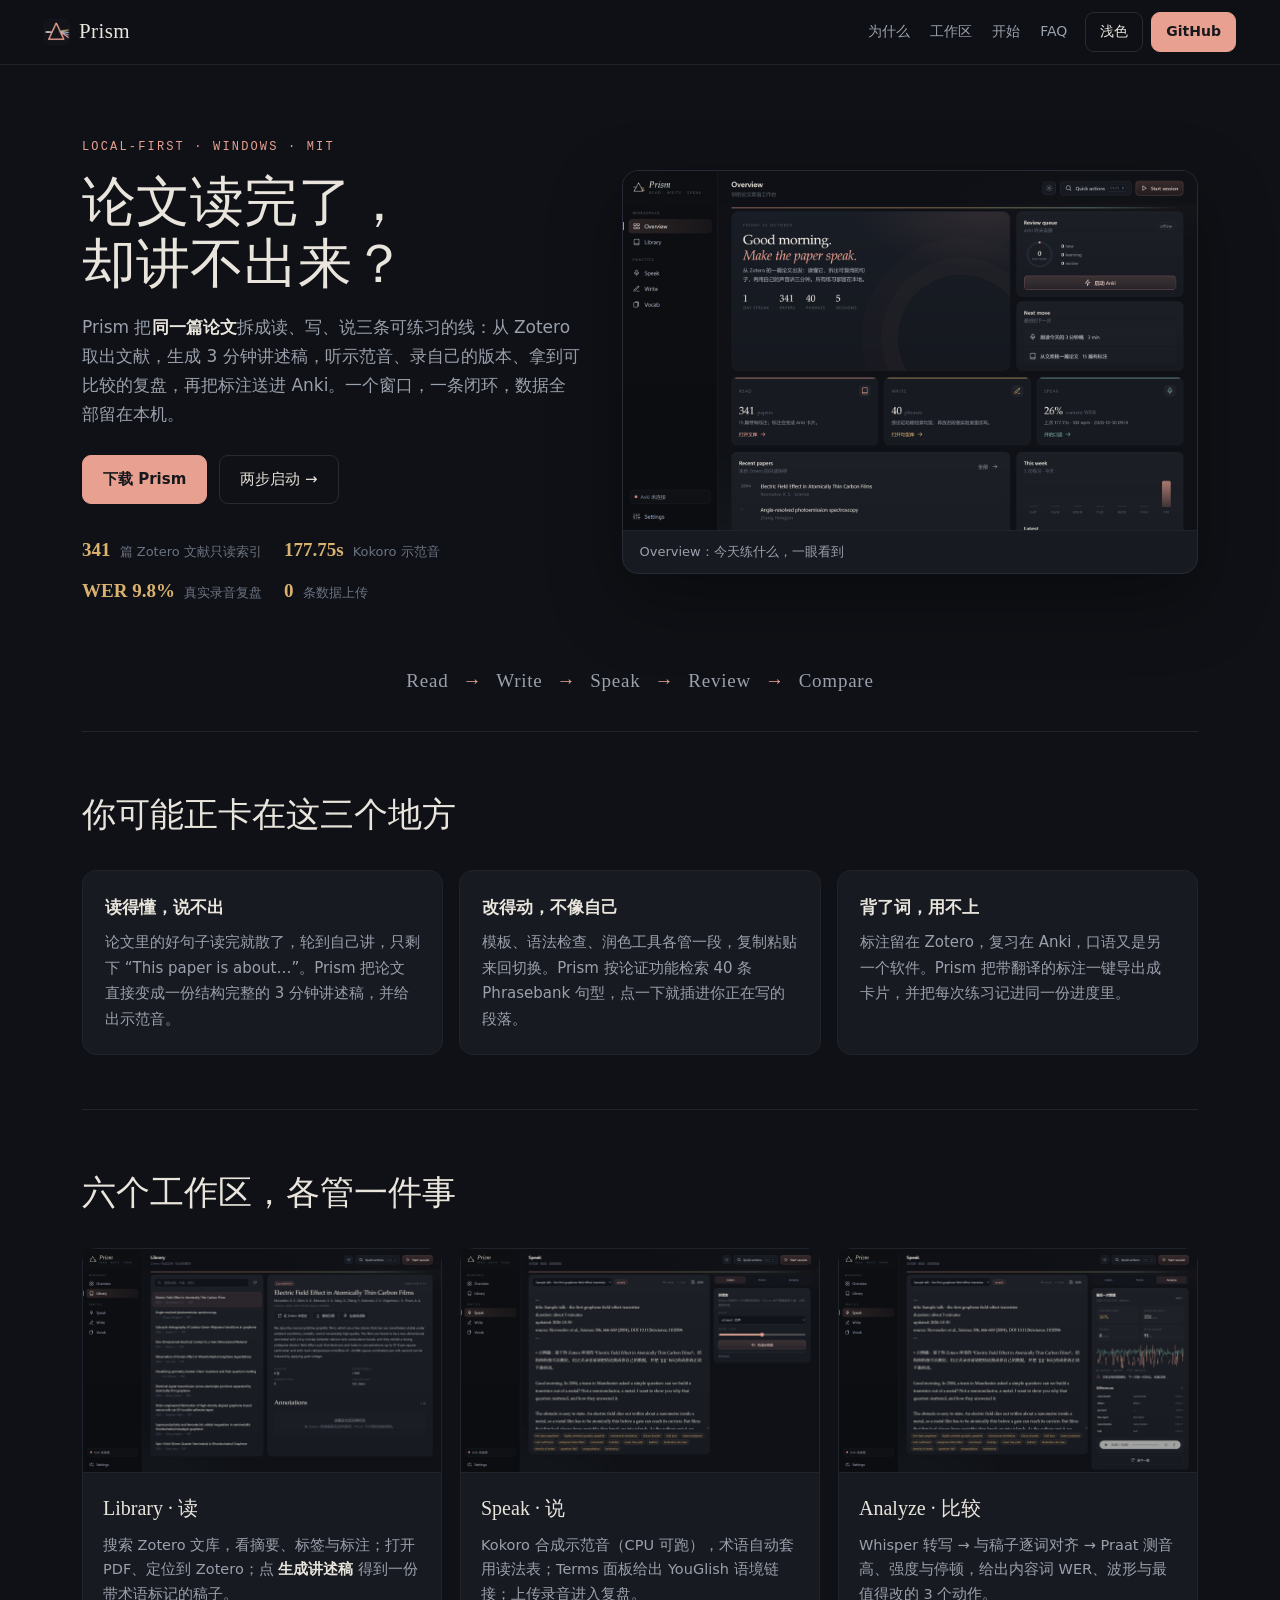
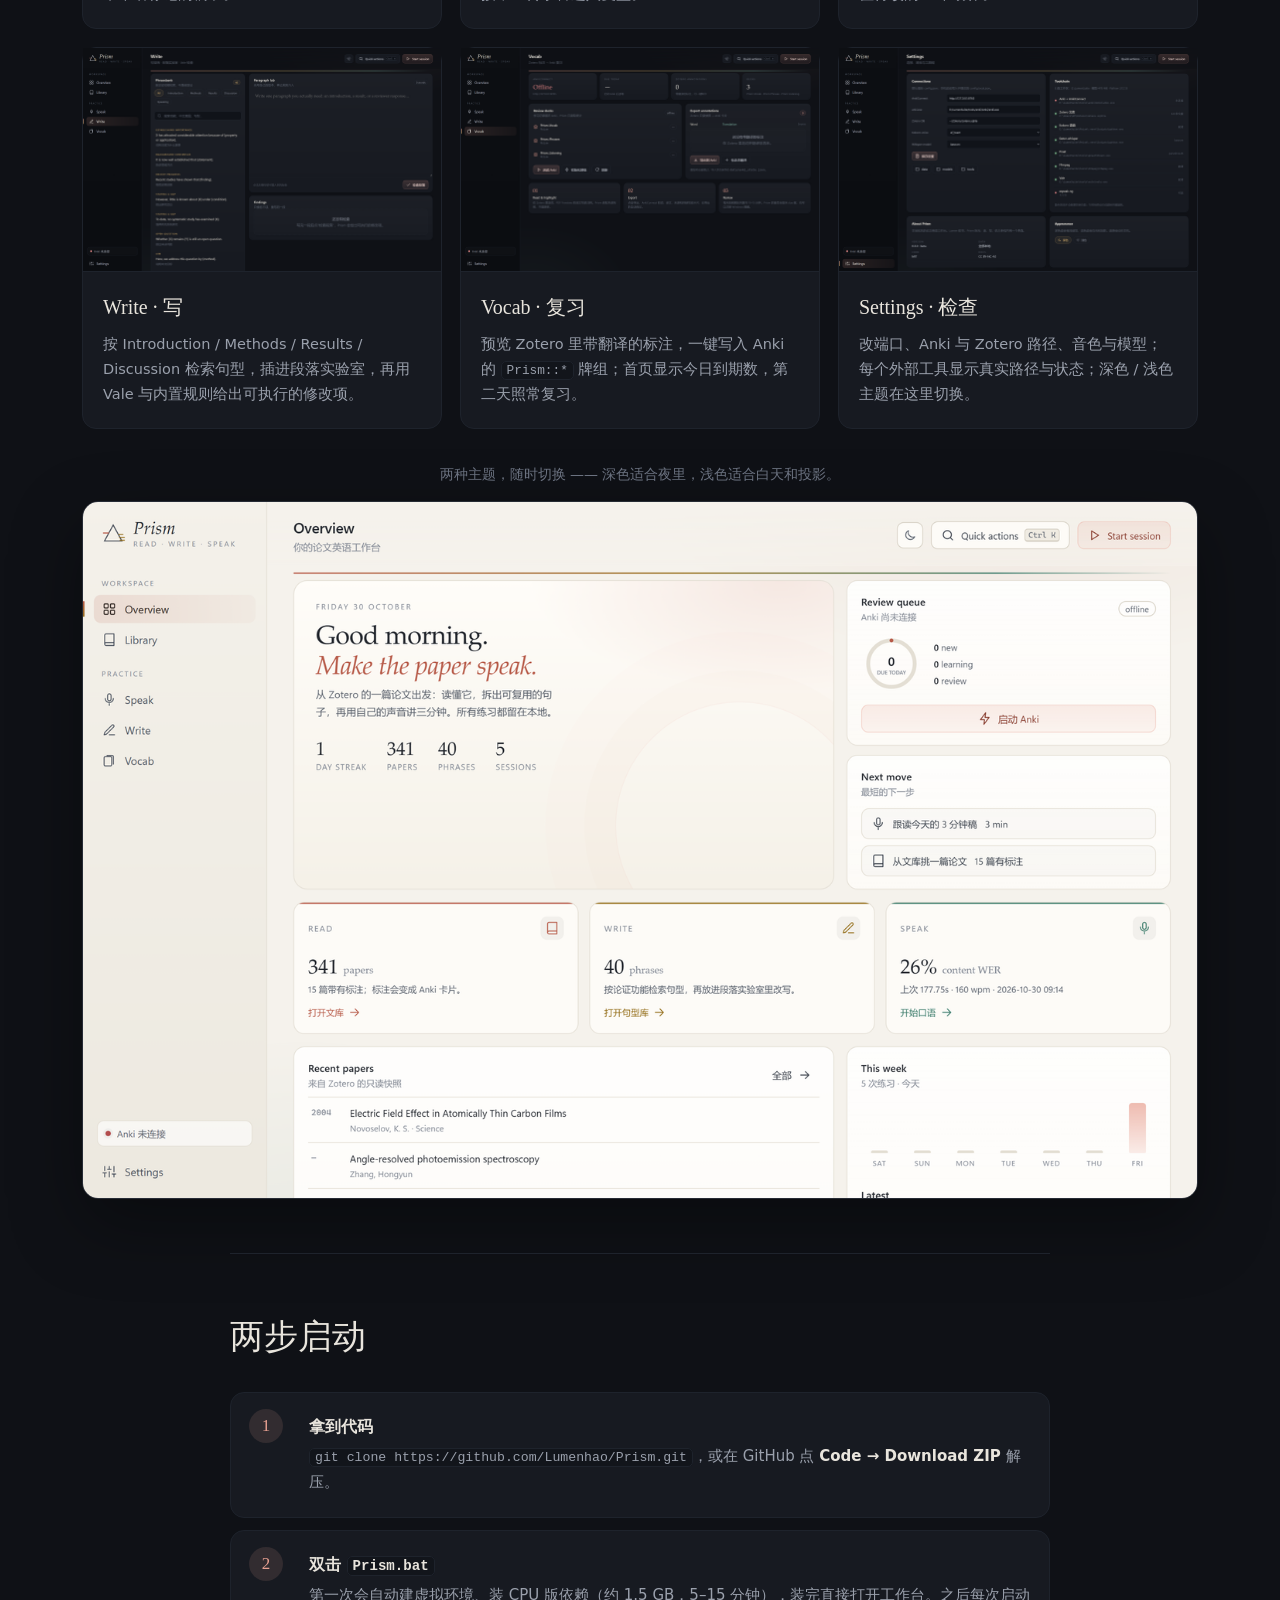
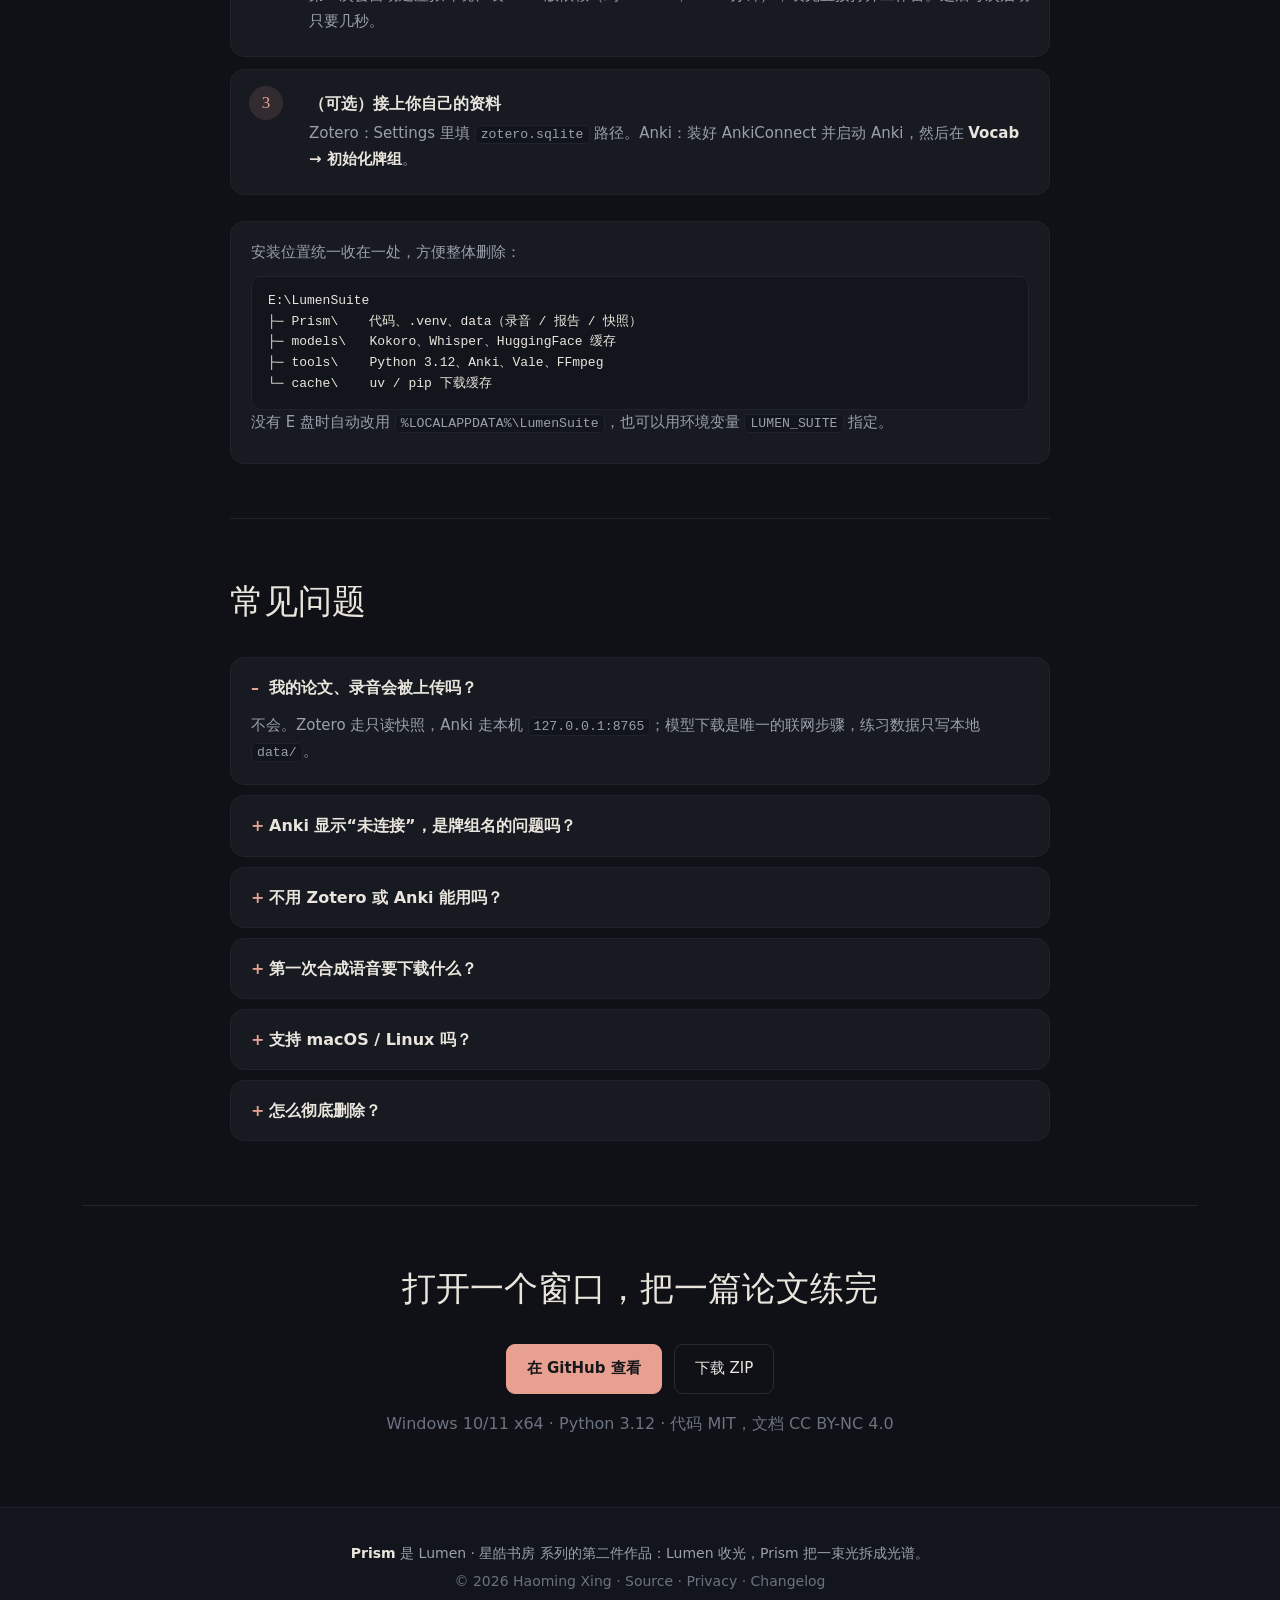
==== site/index.html @ 6850505e "feat: polish Prism into a shippable 0.3.0 workbench Make the window feel like a product rather than " ====
<!DOCTYPE html>
<html lang="zh-CN" data-theme="dark">
<head>
<meta charset="utf-8">
<meta name="viewport" content="width=device-width, initial-scale=1">
<title>Prism — 把一篇论文拆成读、写、说</title>
<meta name="description" content="Prism 是本地优先的学术英语工作台：从 Zotero 挑一篇论文，生成 3 分钟讲述稿、Kokoro 示范音、录音复盘、Phrasebank 改写与 Anki 复习。数据全在你自己机器上。">
<meta property="og:type" content="website">
<meta property="og:title" content="Prism — 把一篇论文拆成读、写、说">
<meta property="og:description" content="本地优先的学术英语工作台：读、写、说、复习在同一个窗口里闭环。">
<meta property="og:image" content="assets/overview.png">
<meta property="og:url" content="https://lumenhao.github.io/Prism/">
<meta name="theme-color" content="#0f1116">
<link rel="icon" href="assets/prism-64.png">
<link rel="stylesheet" href="styles.css">
</head>
<body>
<header class="nav">
  <a class="brand" href="#top"><img src="assets/prism-64.png" alt="" width="26" height="26"><span>Prism</span></a>
  <nav class="links">
    <a href="#why">为什么</a>
    <a href="#tour">工作区</a>
    <a href="#start">开始</a>
    <a href="#faq">FAQ</a>
  </nav>
  <div class="nav-actions">
    <button id="theme" class="ghost" aria-label="切换深浅色">浅色</button>
    <a class="solid" href="https://github.com/Lumenhao/Prism">GitHub</a>
  </div>
</header>

<main id="top">
  <section class="hero">
    <div class="hero-copy">
      <p class="eyebrow">local-first · windows · MIT</p>
      <h1>论文读完了，<br>却讲不出来？</h1>
      <p class="lede">Prism 把<strong>同一篇论文</strong>拆成读、写、说三条可练习的线：从 Zotero 取出文献，生成 3 分钟讲述稿，听示范音、录自己的版本、拿到可比较的复盘，再把标注送进 Anki。一个窗口，一条闭环，数据全部留在本机。</p>
      <div class="cta">
        <a class="solid big" href="https://github.com/Lumenhao/Prism/archive/refs/heads/main.zip">下载 Prism</a>
        <a class="ghost big" href="#start">两步启动 →</a>
      </div>
      <ul class="proof">
        <li><b>341</b> 篇 Zotero 文献只读索引</li>
        <li><b>177.75s</b> Kokoro 示范音</li>
        <li><b>WER 9.8%</b> 真实录音复盘</li>
        <li><b>0</b> 条数据上传</li>
      </ul>
    </div>
    <figure class="hero-shot">
      <img src="assets/overview.png" alt="Prism 工作台 Overview 界面" width="1440" height="900">
      <figcaption>Overview：今天练什么，一眼看到</figcaption>
    </figure>
  </section>

  <section class="strip">
    <span>Read</span><i>→</i><span>Write</span><i>→</i><span>Speak</span><i>→</i><span>Review</span><i>→</i><span>Compare</span>
  </section>

  <section id="why" class="block">
    <h2>你可能正卡在这三个地方</h2>
    <div class="cards three">
      <article>
        <h3>读得懂，说不出</h3>
        <p>论文里的好句子读完就散了，轮到自己讲，只剩下 “This paper is about…”。Prism 把论文直接变成一份结构完整的 3 分钟讲述稿，并给出示范音。</p>
      </article>
      <article>
        <h3>改得动，不像自己</h3>
        <p>模板、语法检查、润色工具各管一段，复制粘贴来回切换。Prism 按论证功能检索 40 条 Phrasebank 句型，点一下就插进你正在写的段落。</p>
      </article>
      <article>
        <h3>背了词，用不上</h3>
        <p>标注留在 Zotero，复习在 Anki，口语又是另一个软件。Prism 把带翻译的标注一键导出成卡片，并把每次练习记进同一份进度里。</p>
      </article>
    </div>
  </section>

  <section id="tour" class="block">
    <h2>六个工作区，各管一件事</h2>
    <div class="tour">
      <article class="shot-card">
        <img src="assets/library.png" alt="Library 工作区" loading="lazy">
        <div><h3>Library · 读</h3><p>搜索 Zotero 文库，看摘要、标签与标注；打开 PDF、定位到 Zotero；点 <b>生成讲述稿</b> 得到一份带术语标记的稿子。</p></div>
      </article>
      <article class="shot-card">
        <img src="assets/speak.png" alt="Speak 工作区" loading="lazy">
        <div><h3>Speak · 说</h3><p>Kokoro 合成示范音（CPU 可跑），术语自动套用读法表；Terms 面板给出 YouGlish 语境链接；上传录音进入复盘。</p></div>
      </article>
      <article class="shot-card">
        <img src="assets/report.png" alt="录音复盘报告" loading="lazy">
        <div><h3>Analyze · 比较</h3><p>Whisper 转写 → 与稿子逐词对齐 → Praat 测音高、强度与停顿，给出内容词 WER、波形与最值得改的 3 个动作。</p></div>
      </article>
      <article class="shot-card">
        <img src="assets/write.png" alt="Write 工作区" loading="lazy">
        <div><h3>Write · 写</h3><p>按 Introduction / Methods / Results / Discussion 检索句型，插进段落实验室，再用 Vale 与内置规则给出可执行的修改项。</p></div>
      </article>
      <article class="shot-card">
        <img src="assets/vocab.png" alt="Vocab 工作区" loading="lazy">
        <div><h3>Vocab · 复习</h3><p>预览 Zotero 里带翻译的标注，一键写入 Anki 的 <code>Prism::*</code> 牌组；首页显示今日到期数，第二天照常复习。</p></div>
      </article>
      <article class="shot-card">
        <img src="assets/settings.png" alt="Settings 工作区" loading="lazy">
        <div><h3>Settings · 检查</h3><p>改端口、Anki 与 Zotero 路径、音色与模型；每个外部工具显示真实路径与状态；深色 / 浅色主题在这里切换。</p></div>
      </article>
    </div>
    <p class="theme-note">两种主题，随时切换 —— 深色适合夜里，浅色适合白天和投影。</p>
    <figure class="hero-shot alt">
      <img src="assets/overview-light.png" alt="Prism 浅色主题" loading="lazy" width="1440" height="900">
    </figure>
  </section>

  <section id="start" class="block narrow">
    <h2>两步启动</h2>
    <ol class="steps">
      <li><span>1</span><div><h3>拿到代码</h3><p><code>git clone https://github.com/Lumenhao/Prism.git</code>，或在 GitHub 点 <b>Code → Download ZIP</b> 解压。</p></div></li>
      <li><span>2</span><div><h3>双击 <code>Prism.bat</code></h3><p>第一次会自动建虚拟环境、装 CPU 版依赖（约 1.5 GB，5–15 分钟），装完直接打开工作台。之后每次启动只要几秒。</p></div></li>
      <li><span>3</span><div><h3>（可选）接上你自己的资料</h3><p>Zotero：Settings 里填 <code>zotero.sqlite</code> 路径。Anki：装好 <a href="https://ankiweb.net/shared/info/2055492159">AnkiConnect</a> 并启动 Anki，然后在 <b>Vocab → 初始化牌组</b>。</p></div></li>
    </ol>
    <div class="install">
      <p>安装位置统一收在一处，方便整体删除：</p>
      <pre>E:\LumenSuite
├─ Prism\    代码、.venv、data（录音 / 报告 / 快照）
├─ models\   Kokoro、Whisper、HuggingFace 缓存
├─ tools\    Python 3.12、Anki、Vale、FFmpeg
└─ cache\    uv / pip 下载缓存</pre>
      <p class="muted">没有 E 盘时自动改用 <code>%LOCALAPPDATA%\LumenSuite</code>，也可以用环境变量 <code>LUMEN_SUITE</code> 指定。</p>
    </div>
  </section>

  <section id="faq" class="block narrow">
    <h2>常见问题</h2>
    <details open><summary>我的论文、录音会被上传吗？</summary><p>不会。Zotero 走只读快照，Anki 走本机 <code>127.0.0.1:8765</code>；模型下载是唯一的联网步骤，练习数据只写本地 <code>data/</code>。</p></details>
    <details><summary>Anki 显示“未连接”，是牌组名的问题吗？</summary><p>不是。连接只取决于三件事：Anki 正在运行、AnkiConnect 已安装并启用、端口是 8765。牌组统一叫 <code>Prism::Vocab</code> / <code>Prism::Phrases</code> / <code>Prism::Listening</code>；旧的 <code>PaperToTalk::*</code> 牌组会在初始化时自动迁移卡片。</p></details>
    <details><summary>不用 Zotero 或 Anki 能用吗？</summary><p>可以。Speak 与 Write 不依赖它们；Library 需要 Zotero 数据库，Vocab 需要 Anki。缺哪个，对应页面会给提示，其余功能照常。</p></details>
    <details><summary>第一次合成语音要下载什么？</summary><p>Kokoro 约 330 MB、Whisper <code>base.en</code> 约 150 MB，默认走 <code>hf-mirror.com</code>，落在 <code>E:\LumenSuite\models</code>，之后离线可用。</p></details>
    <details><summary>支持 macOS / Linux 吗？</summary><p>后端是 FastAPI + 静态前端，理论上可跑；目前只在 Windows 上验证过启动脚本与桌面窗口。其他系统可手动安装依赖后运行 <code>python -m uvicorn app.server:APP --port 7317</code>。</p></details>
    <details><summary>怎么彻底删除？</summary><p>删掉仓库目录，再删 <code>E:\LumenSuite</code>（或你设置的 <code>LUMEN_SUITE</code>）。Anki 里导出的卡片在 Anki 内删除。</p></details>
  </section>

  <section class="block cta-final">
    <h2>打开一个窗口，把一篇论文练完</h2>
    <div class="cta">
      <a class="solid big" href="https://github.com/Lumenhao/Prism">在 GitHub 查看</a>
      <a class="ghost big" href="https://github.com/Lumenhao/Prism/archive/refs/heads/main.zip">下载 ZIP</a>
    </div>
    <p class="muted">Windows 10/11 x64 · Python 3.12 · 代码 MIT，文档 CC BY-NC 4.0</p>
  </section>
</main>

<footer>
  <p><b>Prism</b> 是 <a href="https://github.com/Lumenhao/Lumen">Lumen · 星皓书房</a> 系列的第二件作品：Lumen 收光，Prism 把一束光拆成光谱。</p>
  <p class="muted">© 2026 Haoming Xing · <a href="https://github.com/Lumenhao/Prism">Source</a> · <a href="https://github.com/Lumenhao/Prism/blob/main/PRIVACY.md">Privacy</a> · <a href="https://github.com/Lumenhao/Prism/blob/main/CHANGELOG.md">Changelog</a></p>
</footer>

<script src="script.js"></script>
</body>
</html>
---- site/styles.css ----
:root {
  --bg: #0f1116;
  --bg-soft: #12151b;
  --panel: #171a21;
  --line: #262b35;
  --line-soft: #1e232c;
  --text: #e9e5dd;
  --muted: #9aa0ac;
  --faint: #6b7280;
  --coral: #e8a091;
  --amber: #d9b26f;
  --teal: #83b7a8;
  --violet: #a79bd8;
  --serif: "Iowan Old Style", "Palatino Linotype", Georgia, "Times New Roman", serif;
  --sans: "Segoe UI Variable Text", "Segoe UI", "Noto Sans", system-ui, sans-serif;
  --mono: "Cascadia Code", "JetBrains Mono", Consolas, monospace;
  color-scheme: dark;
}

:root[data-theme="light"] {
  --bg: #f5f2ec;
  --bg-soft: #efeae1;
  --panel: #fdfbf7;
  --line: #ddd6c8;
  --line-soft: #e6e0d4;
  --text: #22262d;
  --muted: #5d6470;
  --faint: #8b929d;
  --coral: #b85c4a;
  --amber: #9a7430;
  --teal: #43796b;
  --violet: #6b5f9c;
  color-scheme: light;
}

* { box-sizing: border-box; }

body {
  margin: 0;
  font-family: var(--sans);
  font-size: 16px;
  line-height: 1.7;
  color: var(--text);
  background:
    radial-gradient(1100px 600px at 82% -8%, rgba(232, 160, 145, .10), transparent 62%),
    radial-gradient(900px 600px at 12% 108%, rgba(131, 183, 168, .07), transparent 62%),
    var(--bg);
  -webkit-font-smoothing: antialiased;
}

a { color: inherit; text-decoration: none; }
a:hover { color: var(--coral); }
b, strong { color: var(--text); }
code { font-family: var(--mono); font-size: .88em; background: var(--bg-soft); border: 1px solid var(--line-soft); border-radius: 5px; padding: 1px 5px; }
img { max-width: 100%; display: block; }
::selection { background: rgba(232, 160, 145, .3); }

.nav {
  position: sticky; top: 0; z-index: 20;
  display: flex; align-items: center; gap: 18px;
  padding: 12px clamp(16px, 4vw, 44px);
  background: color-mix(in srgb, var(--bg) 86%, transparent);
  backdrop-filter: blur(12px);
  border-bottom: 1px solid var(--line-soft);
}

.brand { display: flex; align-items: center; gap: 9px; font-family: var(--serif); font-size: 21px; letter-spacing: .02em; }
.brand img { border-radius: 6px; }
.links { display: flex; gap: 20px; margin-left: auto; font-size: 14px; color: var(--muted); }
.nav-actions { display: flex; gap: 8px; align-items: center; }

.solid, .ghost {
  font: inherit; font-size: 14px; border-radius: 9px; padding: 7px 14px;
  border: 1px solid var(--line); display: inline-block;
}
.solid { background: var(--coral); border-color: var(--coral); color: #17181c; font-weight: 600; }
.solid:hover { filter: brightness(1.06); color: #17181c; }
.ghost { background: transparent; color: var(--text); }
.ghost:hover { border-color: var(--coral); color: var(--coral); }
.big { padding: 11px 20px; font-size: 15px; }

main { max-width: 1180px; margin: 0 auto; padding: 0 clamp(16px, 4vw, 32px); }

.hero { display: grid; grid-template-columns: minmax(0, 1fr) minmax(0, 1.15fr); gap: 40px; align-items: center; padding: 72px 0 40px; }
.eyebrow { font-family: var(--mono); font-size: 12px; letter-spacing: .18em; text-transform: uppercase; color: var(--coral); margin: 0 0 14px; }
h1 { font-family: var(--serif); font-size: clamp(34px, 5vw, 54px); line-height: 1.15; margin: 0 0 18px; font-weight: 500; }
.lede { color: var(--muted); font-size: 17px; margin: 0 0 26px; }
.cta { display: flex; gap: 12px; flex-wrap: wrap; }
.proof { list-style: none; display: flex; flex-wrap: wrap; gap: 8px 22px; padding: 0; margin: 30px 0 0; font-size: 13px; color: var(--faint); }
.proof b { font-family: var(--serif); font-size: 19px; color: var(--amber); margin-right: 5px; }

.hero-shot { margin: 0; border: 1px solid var(--line); border-radius: 16px; overflow: hidden; box-shadow: 0 26px 70px rgba(0, 0, 0, .34); background: var(--panel); }
.hero-shot img { width: 100%; height: auto; }
.hero-shot figcaption { padding: 10px 16px; font-size: 13px; color: var(--muted); border-top: 1px solid var(--line-soft); }
.hero-shot.alt { margin-top: 14px; }

.strip {
  display: flex; align-items: center; justify-content: center; gap: 14px; flex-wrap: wrap;
  padding: 18px 0 34px; font-family: var(--serif); font-size: 19px; letter-spacing: .04em; color: var(--muted);
}
.strip i { color: var(--coral); font-style: normal; }

.block { padding: 54px 0; border-top: 1px solid var(--line-soft); }
.block h2 { font-family: var(--serif); font-size: clamp(25px, 3.4vw, 34px); font-weight: 500; margin: 0 0 26px; }
.block.narrow { max-width: 820px; margin: 0 auto; }

.cards { display: grid; gap: 16px; }
.cards.three { grid-template-columns: repeat(auto-fit, minmax(240px, 1fr)); }
.cards article, .install, .steps li, details, .shot-card {
  background: var(--panel); border: 1px solid var(--line-soft); border-radius: 14px;
}
.cards article { padding: 22px; }
.cards h3 { margin: 0 0 8px; font-size: 17px; }
.cards p { margin: 0; color: var(--muted); font-size: 15px; }

.tour { display: grid; grid-template-columns: repeat(auto-fit, minmax(330px, 1fr)); gap: 18px; }
.shot-card { display: flex; flex-direction: column; }
.shot-card img { width: 100%; aspect-ratio: 16 / 10; height: auto; object-fit: cover; object-position: left top; border-bottom: 1px solid var(--line-soft); }
.shot-card > div { padding: 18px 20px 22px; }
.shot-card h3 { margin: 0 0 8px; font-family: var(--serif); font-size: 20px; font-weight: 500; }
.shot-card p { margin: 0; color: var(--muted); font-size: 14.5px; }
.theme-note { text-align: center; color: var(--faint); font-size: 14px; margin: 34px 0 0; }

.steps { list-style: none; margin: 0 0 26px; padding: 0; display: grid; gap: 12px; counter-reset: s; }
.steps li { display: grid; grid-template-columns: 46px minmax(0, 1fr); gap: 6px 14px; padding: 16px 18px; align-items: start; }
.steps span { grid-row: span 2; width: 34px; height: 34px; border-radius: 50%; display: grid; place-items: center; background: rgba(232, 160, 145, .13); color: var(--coral); font-family: var(--serif); font-size: 17px; }
.steps h3 { margin: 4px 0 4px; font-size: 16px; }
.steps p { margin: 0; color: var(--muted); font-size: 15px; }
.steps code { overflow-wrap: anywhere; }

.install { padding: 18px 20px; }
.install p { margin: 0 0 10px; color: var(--muted); font-size: 15px; }
.install pre { margin: 0; padding: 14px 16px; background: var(--bg-soft); border: 1px solid var(--line-soft); border-radius: 10px; overflow-x: auto; font-family: var(--mono); font-size: 13px; line-height: 1.6; color: var(--text); }

details { padding: 4px 20px; margin-bottom: 10px; }
details summary { cursor: pointer; padding: 12px 0; font-weight: 600; list-style: none; }
details summary::-webkit-details-marker { display: none; }
details summary::before { content: "+"; color: var(--coral); display: inline-block; width: 18px; }
details[open] summary::before { content: "–"; }
details p { margin: 0 0 16px; color: var(--muted); font-size: 15px; }

.cta-final { text-align: center; }
.cta-final .cta { justify-content: center; margin-top: 6px; }

footer { border-top: 1px solid var(--line-soft); background: var(--bg-soft); padding: 30px clamp(16px, 4vw, 44px); text-align: center; font-size: 14px; color: var(--muted); }
footer p { margin: 4px 0; }
.muted { color: var(--faint); }

@media (max-width: 940px) {
  .hero { grid-template-columns: minmax(0, 1fr); padding-top: 42px; }
  .links { display: none; }
}
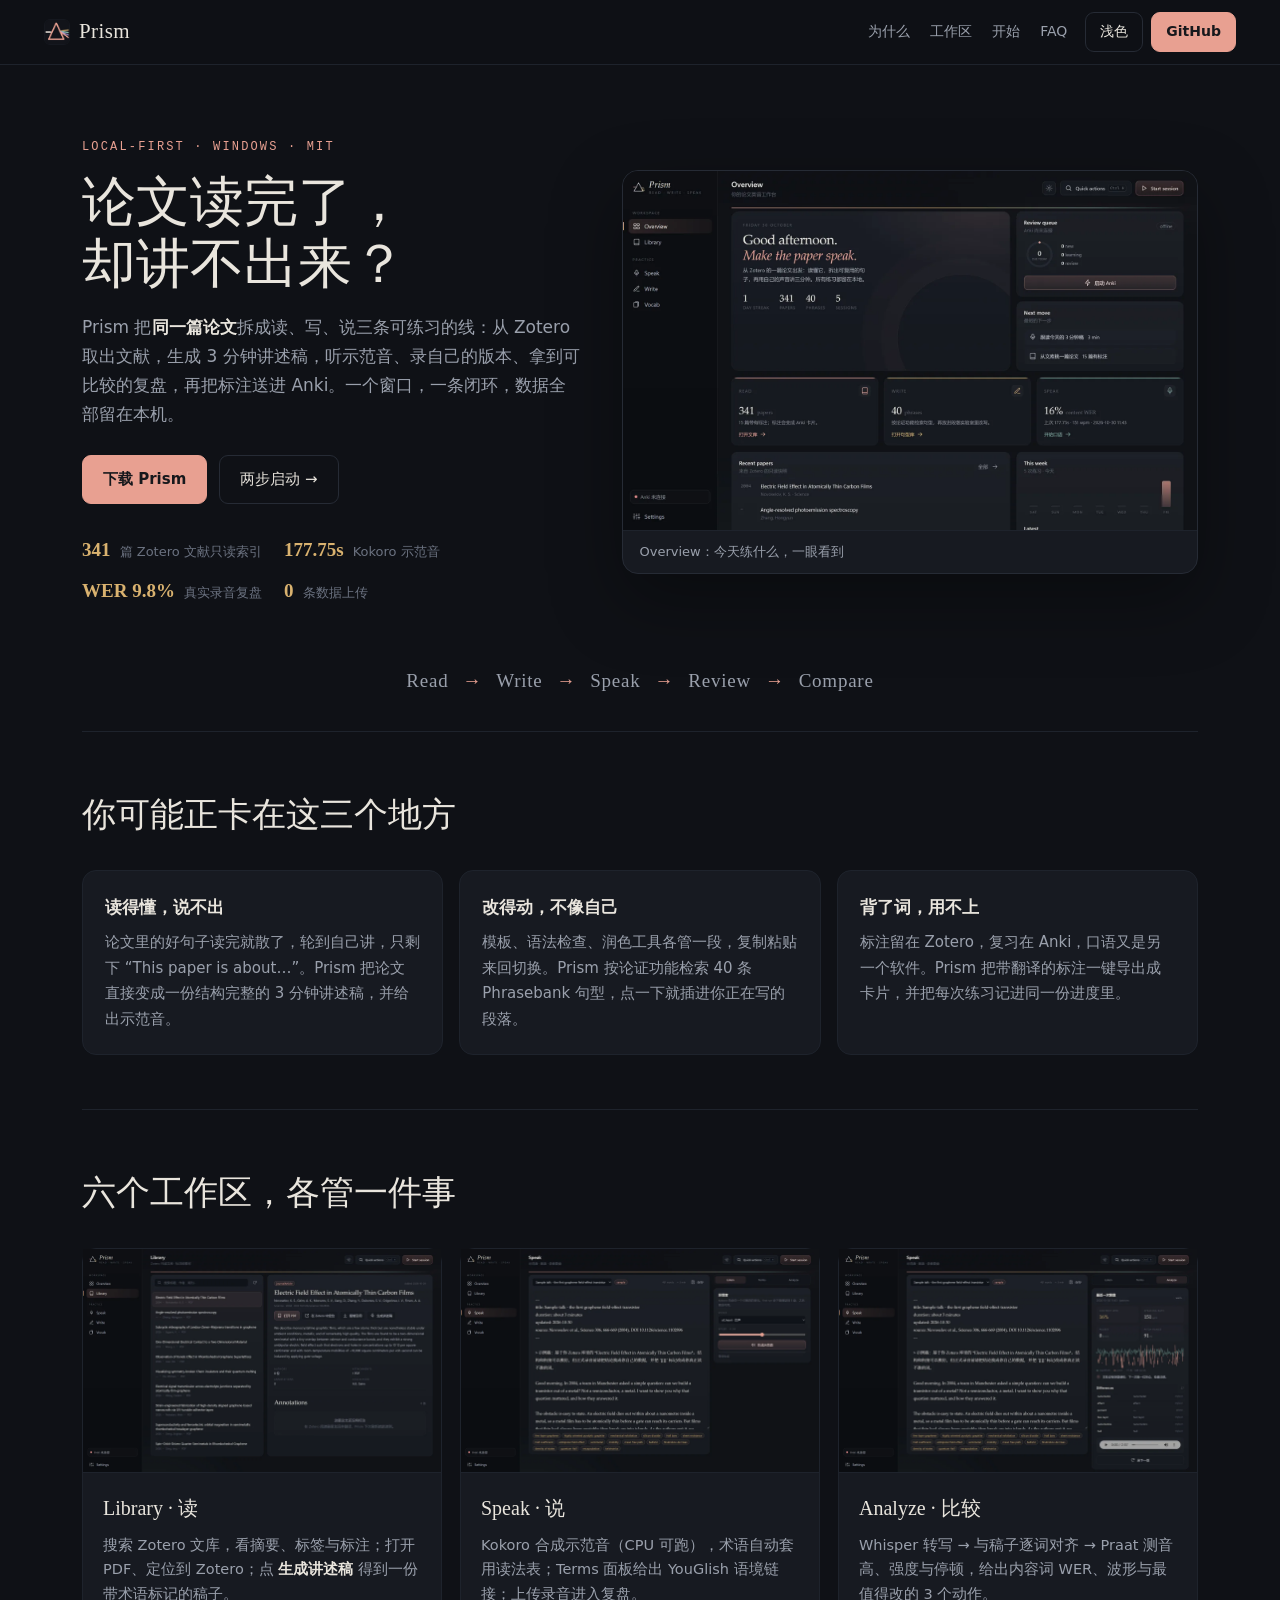
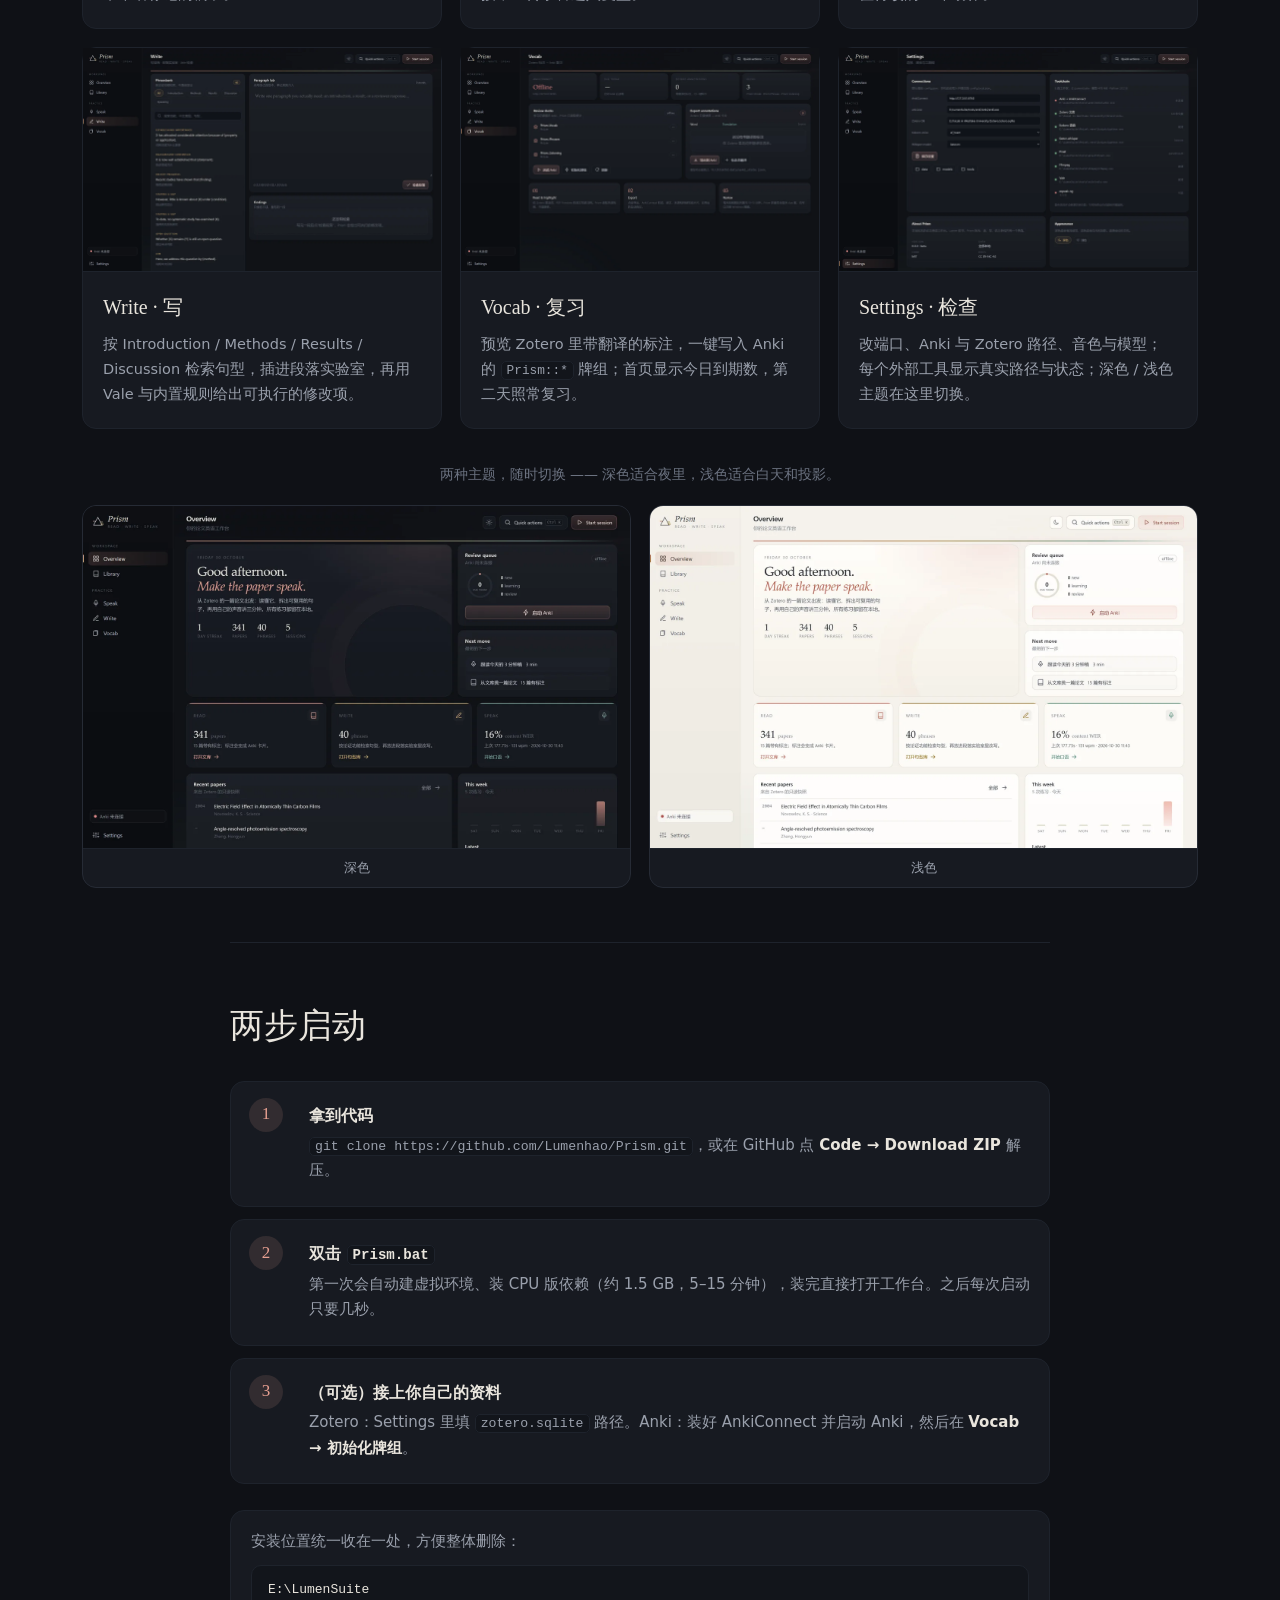
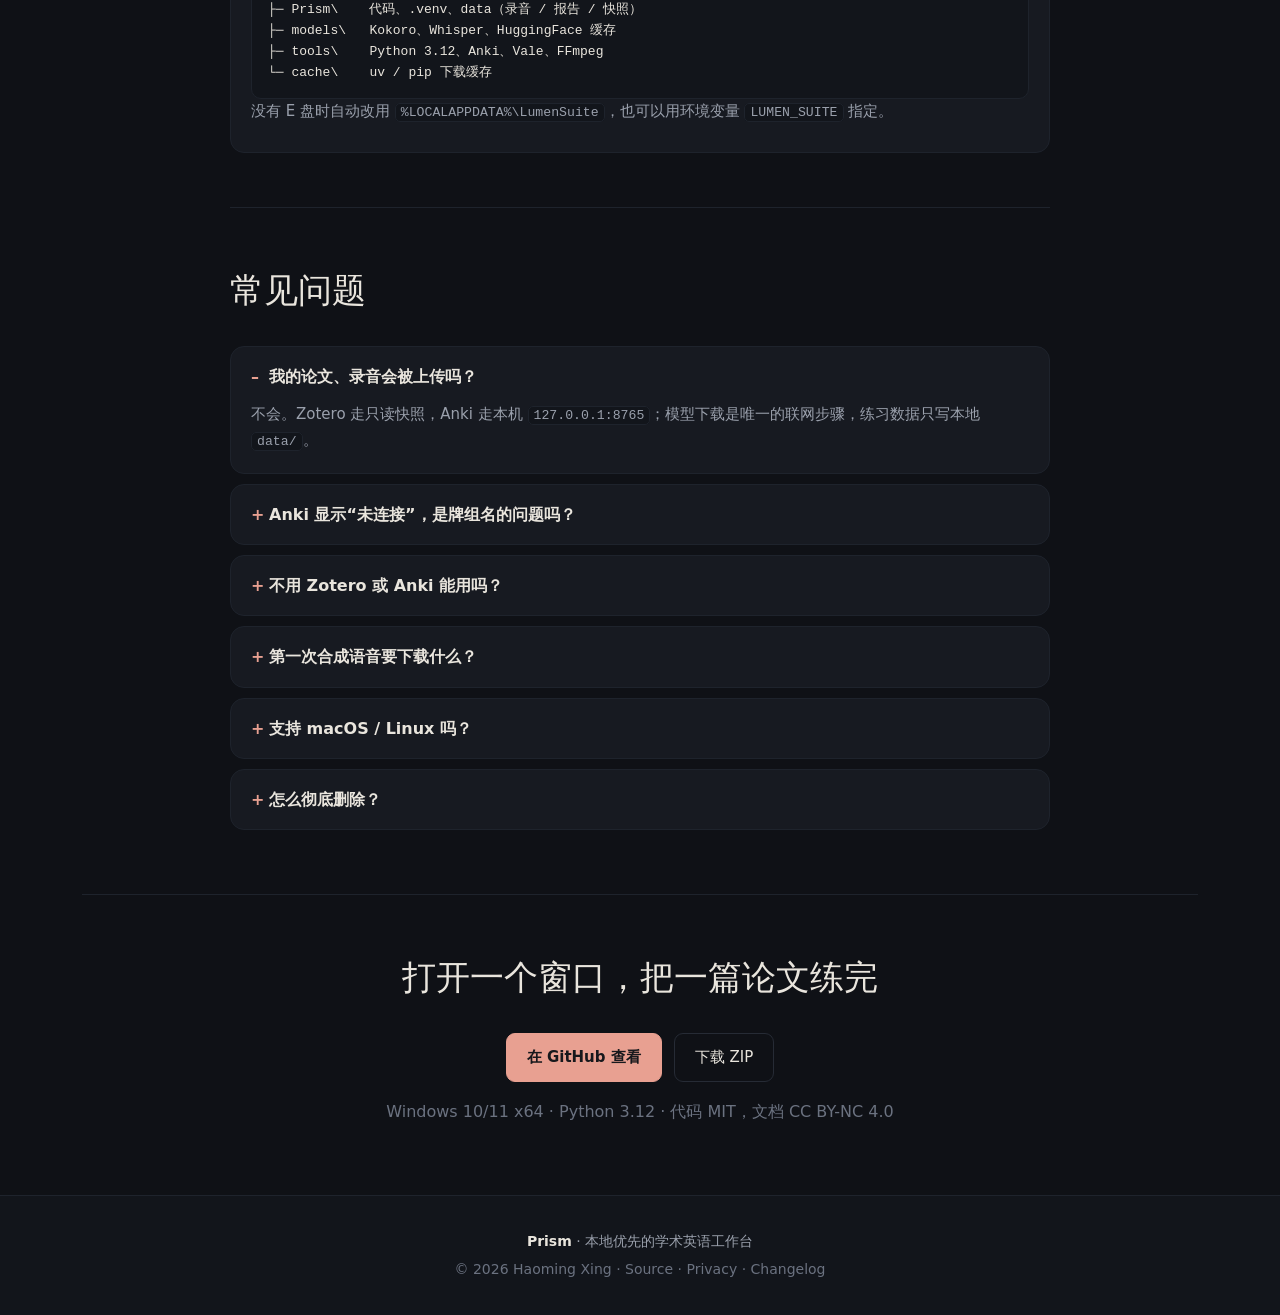
==== commit 7c150e9f: "feat: ship a bilingual README and make chrome follow the theme The landing page showed dark screensh" ====
--- a/site/index.html
+++ b/site/index.html
@@ -47,7 +47,8 @@
       </ul>
     </div>
     <figure class="hero-shot">
-      <img src="assets/overview.png" alt="Prism 工作台 Overview 界面" width="1440" height="900">
+      <img class="shot-dark" src="assets/overview.webp" alt="Prism 工作台 Overview 界面（深色主题）" width="1440" height="900">
+      <img class="shot-light" src="assets/overview-light.webp" alt="Prism 工作台 Overview 界面（浅色主题）" width="1440" height="900" loading="lazy">
       <figcaption>Overview：今天练什么，一眼看到</figcaption>
     </figure>
   </section>
@@ -78,34 +79,41 @@
     <h2>六个工作区，各管一件事</h2>
     <div class="tour">
       <article class="shot-card">
-        <img src="assets/library.png" alt="Library 工作区" loading="lazy">
+        <img class="shot-dark" src="assets/library.webp" alt="Library 工作区" loading="lazy" width="1440" height="900">
+        <img class="shot-light" src="assets/library-light.webp" alt="Library 工作区（浅色）" loading="lazy" width="1440" height="900">
         <div><h3>Library · 读</h3><p>搜索 Zotero 文库，看摘要、标签与标注；打开 PDF、定位到 Zotero；点 <b>生成讲述稿</b> 得到一份带术语标记的稿子。</p></div>
       </article>
       <article class="shot-card">
-        <img src="assets/speak.png" alt="Speak 工作区" loading="lazy">
+        <img class="shot-dark" src="assets/speak.webp" alt="Speak 工作区" loading="lazy" width="1440" height="900">
+        <img class="shot-light" src="assets/speak-light.webp" alt="Speak 工作区（浅色）" loading="lazy" width="1440" height="900">
         <div><h3>Speak · 说</h3><p>Kokoro 合成示范音（CPU 可跑），术语自动套用读法表；Terms 面板给出 YouGlish 语境链接；上传录音进入复盘。</p></div>
       </article>
       <article class="shot-card">
-        <img src="assets/report.png" alt="录音复盘报告" loading="lazy">
+        <img class="shot-dark" src="assets/report.webp" alt="录音复盘报告" loading="lazy" width="1440" height="900">
+        <img class="shot-light" src="assets/report-light.webp" alt="录音复盘报告（浅色）" loading="lazy" width="1440" height="900">
         <div><h3>Analyze · 比较</h3><p>Whisper 转写 → 与稿子逐词对齐 → Praat 测音高、强度与停顿，给出内容词 WER、波形与最值得改的 3 个动作。</p></div>
       </article>
       <article class="shot-card">
-        <img src="assets/write.png" alt="Write 工作区" loading="lazy">
+        <img class="shot-dark" src="assets/write.webp" alt="Write 工作区" loading="lazy" width="1440" height="900">
+        <img class="shot-light" src="assets/write-light.webp" alt="Write 工作区（浅色）" loading="lazy" width="1440" height="900">
         <div><h3>Write · 写</h3><p>按 Introduction / Methods / Results / Discussion 检索句型，插进段落实验室，再用 Vale 与内置规则给出可执行的修改项。</p></div>
       </article>
       <article class="shot-card">
-        <img src="assets/vocab.png" alt="Vocab 工作区" loading="lazy">
+        <img class="shot-dark" src="assets/vocab.webp" alt="Vocab 工作区" loading="lazy" width="1440" height="900">
+        <img class="shot-light" src="assets/vocab-light.webp" alt="Vocab 工作区（浅色）" loading="lazy" width="1440" height="900">
         <div><h3>Vocab · 复习</h3><p>预览 Zotero 里带翻译的标注，一键写入 Anki 的 <code>Prism::*</code> 牌组；首页显示今日到期数，第二天照常复习。</p></div>
       </article>
       <article class="shot-card">
-        <img src="assets/settings.png" alt="Settings 工作区" loading="lazy">
+        <img class="shot-dark" src="assets/settings.webp" alt="Settings 工作区" loading="lazy" width="1440" height="900">
+        <img class="shot-light" src="assets/settings-light.webp" alt="Settings 工作区（浅色）" loading="lazy" width="1440" height="900">
         <div><h3>Settings · 检查</h3><p>改端口、Anki 与 Zotero 路径、音色与模型；每个外部工具显示真实路径与状态；深色 / 浅色主题在这里切换。</p></div>
       </article>
     </div>
     <p class="theme-note">两种主题，随时切换 —— 深色适合夜里，浅色适合白天和投影。</p>
-    <figure class="hero-shot alt">
-      <img src="assets/overview-light.png" alt="Prism 浅色主题" loading="lazy" width="1440" height="900">
-    </figure>
+    <div class="duo">
+      <figure><img src="assets/overview.webp" alt="深色主题下的工作台" loading="lazy" width="1440" height="900"><figcaption>深色</figcaption></figure>
+      <figure><img src="assets/overview-light.webp" alt="浅色主题下的工作台" loading="lazy" width="1440" height="900"><figcaption>浅色</figcaption></figure>
+    </div>
   </section>
 
   <section id="start" class="block narrow">
@@ -147,7 +155,7 @@
 </main>
 
 <footer>
-  <p><b>Prism</b> 是 <a href="https://github.com/Lumenhao/Lumen">Lumen · 星皓书房</a> 系列的第二件作品：Lumen 收光，Prism 把一束光拆成光谱。</p>
+  <p><b>Prism</b> · 本地优先的学术英语工作台</p>
   <p class="muted">© 2026 Haoming Xing · <a href="https://github.com/Lumenhao/Prism">Source</a> · <a href="https://github.com/Lumenhao/Prism/blob/main/PRIVACY.md">Privacy</a> · <a href="https://github.com/Lumenhao/Prism/blob/main/CHANGELOG.md">Changelog</a></p>
 </footer>
 
--- a/site/styles.css
+++ b/site/styles.css
@@ -14,6 +14,13 @@
   --serif: "Iowan Old Style", "Palatino Linotype", Georgia, "Times New Roman", serif;
   --sans: "Segoe UI Variable Text", "Segoe UI", "Noto Sans", system-ui, sans-serif;
   --mono: "Cascadia Code", "JetBrains Mono", Consolas, monospace;
+  --on-accent: #17181c;
+  --accent-soft: rgba(232, 160, 145, .13);
+  --select: rgba(232, 160, 145, .3);
+  --glow-a: rgba(232, 160, 145, .10);
+  --glow-b: rgba(131, 183, 168, .07);
+  --shadow: 0 26px 70px rgba(0, 0, 0, .34);
+  --accent-hover: brightness(1.06);
   color-scheme: dark;
 }
 
@@ -30,6 +37,13 @@
   --amber: #9a7430;
   --teal: #43796b;
   --violet: #6b5f9c;
+  --on-accent: #fdfbf7;
+  --accent-soft: rgba(184, 92, 74, .10);
+  --select: rgba(184, 92, 74, .22);
+  --glow-a: rgba(184, 92, 74, .07);
+  --glow-b: rgba(67, 121, 107, .06);
+  --shadow: 0 22px 54px rgba(34, 38, 45, .16);
+  --accent-hover: brightness(.93);
   color-scheme: light;
 }
 
@@ -42,8 +56,8 @@
   line-height: 1.7;
   color: var(--text);
   background:
-    radial-gradient(1100px 600px at 82% -8%, rgba(232, 160, 145, .10), transparent 62%),
-    radial-gradient(900px 600px at 12% 108%, rgba(131, 183, 168, .07), transparent 62%),
+    radial-gradient(1100px 600px at 82% -8%, var(--glow-a), transparent 62%),
+    radial-gradient(900px 600px at 12% 108%, var(--glow-b), transparent 62%),
     var(--bg);
   -webkit-font-smoothing: antialiased;
 }
@@ -53,7 +67,7 @@
 b, strong { color: var(--text); }
 code { font-family: var(--mono); font-size: .88em; background: var(--bg-soft); border: 1px solid var(--line-soft); border-radius: 5px; padding: 1px 5px; }
 img { max-width: 100%; display: block; }
-::selection { background: rgba(232, 160, 145, .3); }
+::selection { background: var(--select); }
 
 .nav {
   position: sticky; top: 0; z-index: 20;
@@ -73,8 +87,8 @@
   font: inherit; font-size: 14px; border-radius: 9px; padding: 7px 14px;
   border: 1px solid var(--line); display: inline-block;
 }
-.solid { background: var(--coral); border-color: var(--coral); color: #17181c; font-weight: 600; }
-.solid:hover { filter: brightness(1.06); color: #17181c; }
+.solid { background: var(--coral); border-color: var(--coral); color: var(--on-accent); font-weight: 600; }
+.solid:hover { filter: var(--accent-hover); color: var(--on-accent); }
 .ghost { background: transparent; color: var(--text); }
 .ghost:hover { border-color: var(--coral); color: var(--coral); }
 .big { padding: 11px 20px; font-size: 15px; }
@@ -89,10 +103,14 @@
 .proof { list-style: none; display: flex; flex-wrap: wrap; gap: 8px 22px; padding: 0; margin: 30px 0 0; font-size: 13px; color: var(--faint); }
 .proof b { font-family: var(--serif); font-size: 19px; color: var(--amber); margin-right: 5px; }
 
-.hero-shot { margin: 0; border: 1px solid var(--line); border-radius: 16px; overflow: hidden; box-shadow: 0 26px 70px rgba(0, 0, 0, .34); background: var(--panel); }
+.hero-shot { margin: 0; border: 1px solid var(--line); border-radius: 16px; overflow: hidden; box-shadow: var(--shadow); background: var(--panel); }
 .hero-shot img { width: 100%; height: auto; }
 .hero-shot figcaption { padding: 10px 16px; font-size: 13px; color: var(--muted); border-top: 1px solid var(--line-soft); }
-.hero-shot.alt { margin-top: 14px; }
+
+/* Screenshots come in both themes so the page never shows a block from the other one. */
+.shot-light { display: none; }
+:root[data-theme="light"] .shot-dark { display: none; }
+:root[data-theme="light"] .shot-light { display: block; }
 
 .strip {
   display: flex; align-items: center; justify-content: center; gap: 14px; flex-wrap: wrap;
@@ -120,10 +138,14 @@
 .shot-card h3 { margin: 0 0 8px; font-family: var(--serif); font-size: 20px; font-weight: 500; }
 .shot-card p { margin: 0; color: var(--muted); font-size: 14.5px; }
 .theme-note { text-align: center; color: var(--faint); font-size: 14px; margin: 34px 0 0; }
+.duo { display: grid; grid-template-columns: repeat(auto-fit, minmax(320px, 1fr)); gap: 18px; margin-top: 18px; }
+.duo figure { margin: 0; border: 1px solid var(--line); border-radius: 14px; overflow: hidden; background: var(--panel); }
+.duo img { width: 100%; height: auto; }
+.duo figcaption { padding: 8px 14px; font-size: 13px; color: var(--muted); border-top: 1px solid var(--line-soft); text-align: center; }
 
 .steps { list-style: none; margin: 0 0 26px; padding: 0; display: grid; gap: 12px; counter-reset: s; }
 .steps li { display: grid; grid-template-columns: 46px minmax(0, 1fr); gap: 6px 14px; padding: 16px 18px; align-items: start; }
-.steps span { grid-row: span 2; width: 34px; height: 34px; border-radius: 50%; display: grid; place-items: center; background: rgba(232, 160, 145, .13); color: var(--coral); font-family: var(--serif); font-size: 17px; }
+.steps span { grid-row: span 2; width: 34px; height: 34px; border-radius: 50%; display: grid; place-items: center; background: var(--accent-soft); color: var(--coral); font-family: var(--serif); font-size: 17px; }
 .steps h3 { margin: 4px 0 4px; font-size: 16px; }
 .steps p { margin: 0; color: var(--muted); font-size: 15px; }
 .steps code { overflow-wrap: anywhere; }
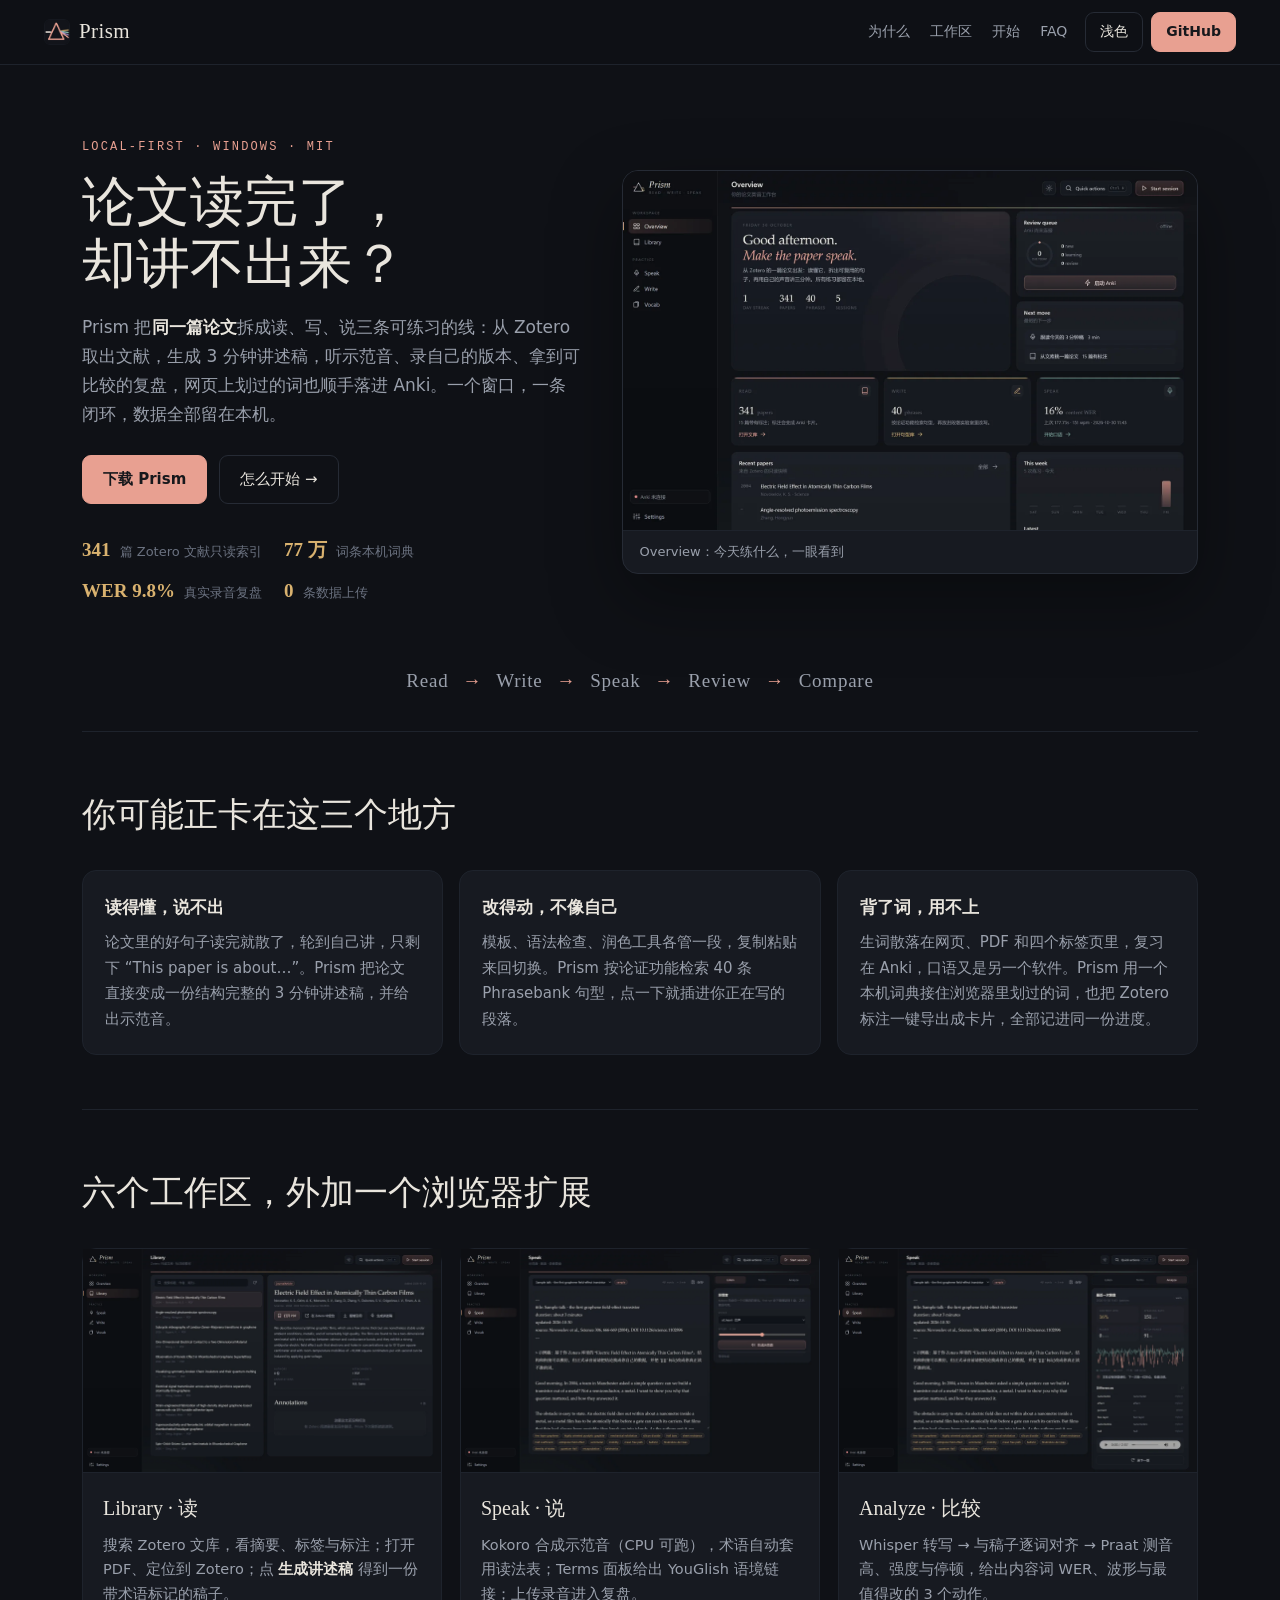
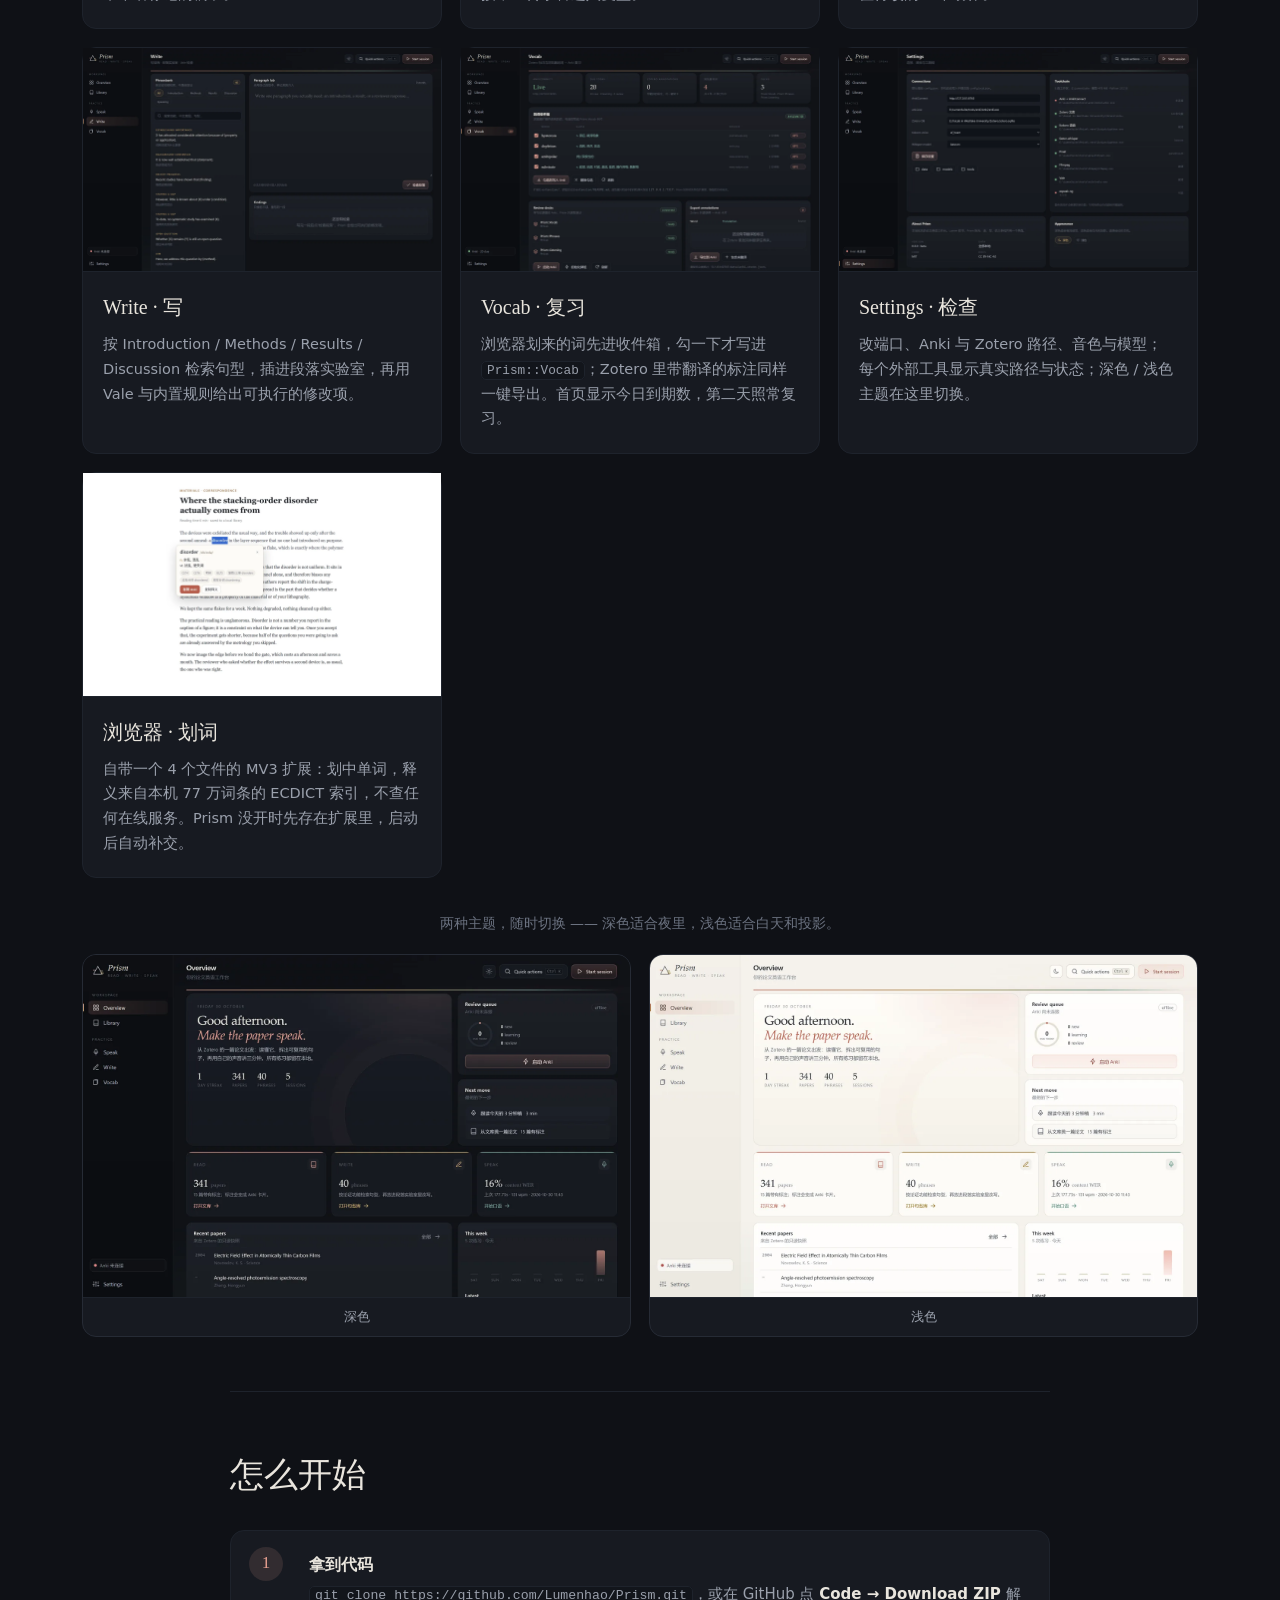
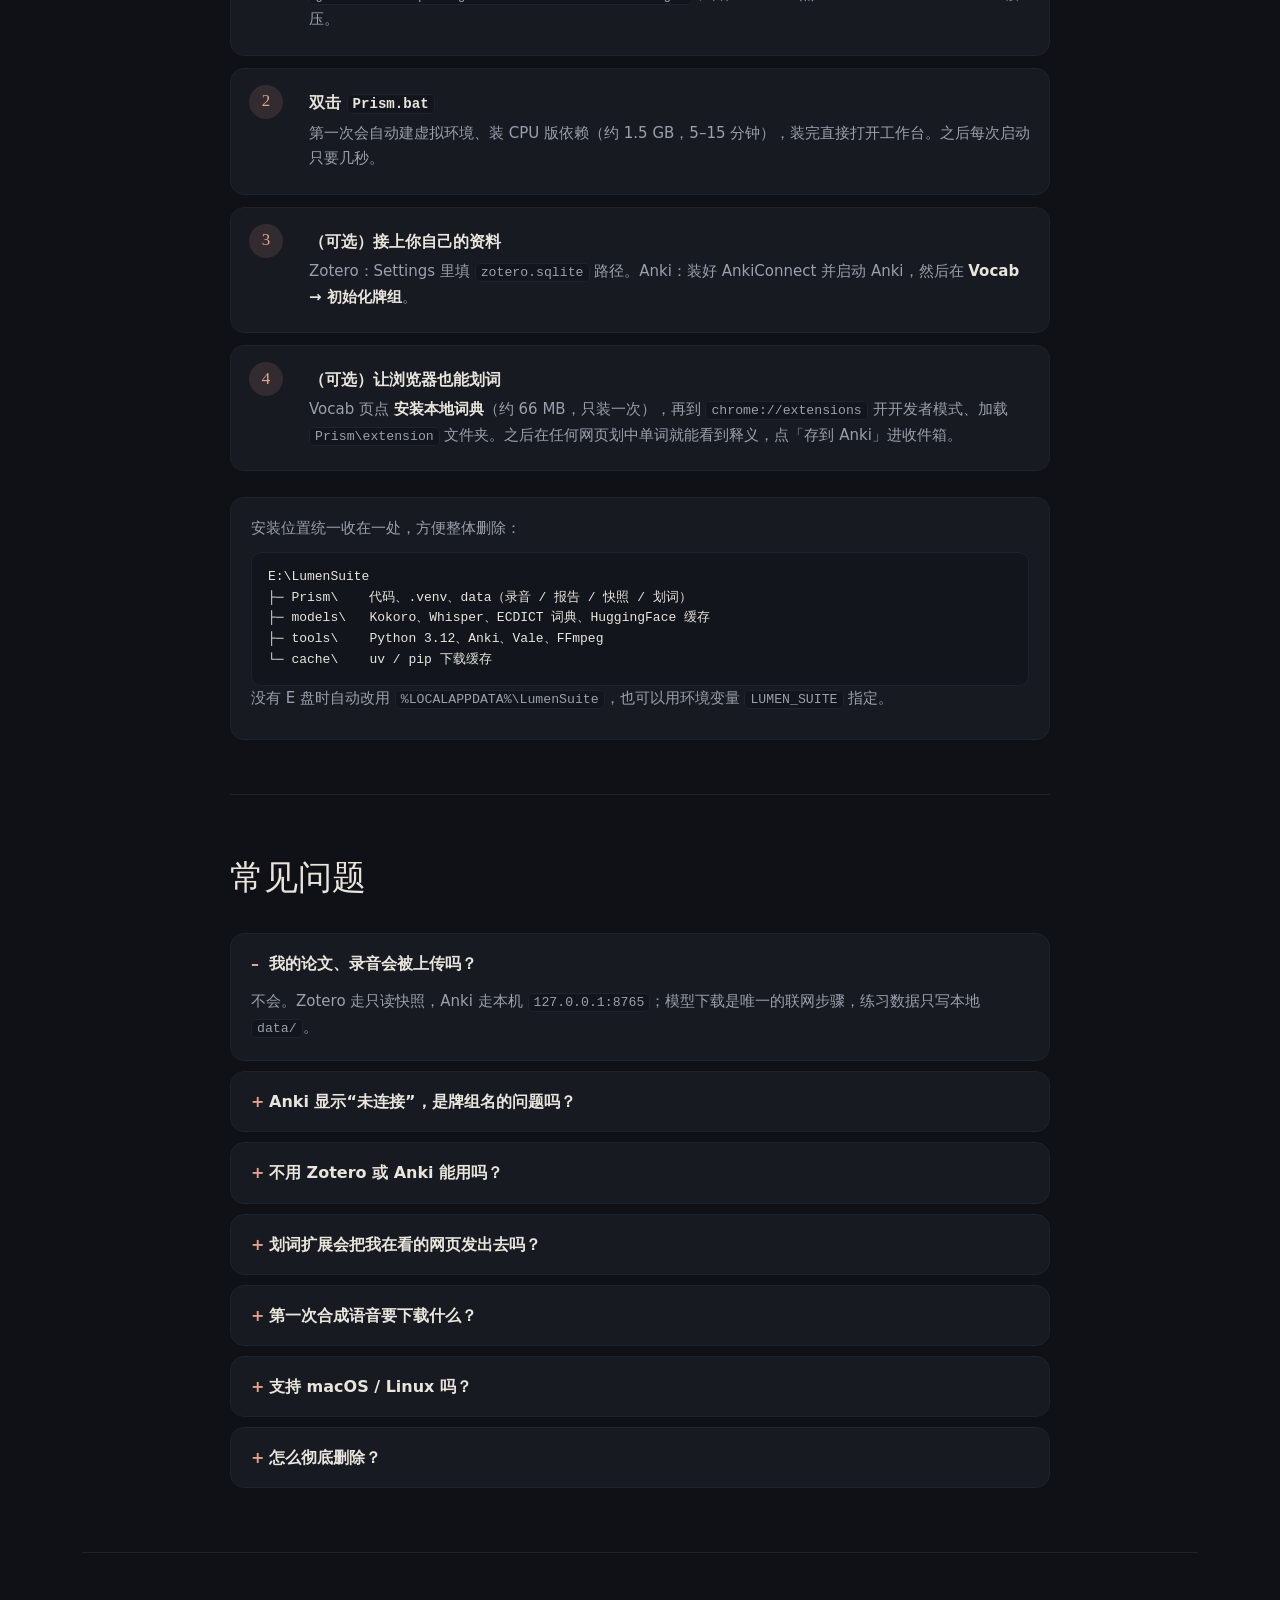
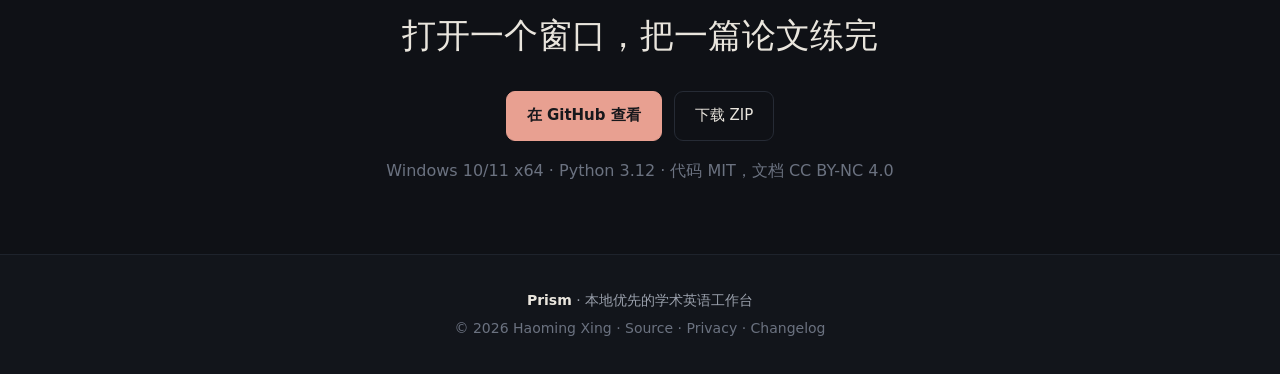
==== commit 80cf8a94: "feat: clip words in the browser and turn them into Anki cards Reading happens in the browser, so the" ====
--- a/site/index.html
+++ b/site/index.html
@@ -4,7 +4,7 @@
 <meta charset="utf-8">
 <meta name="viewport" content="width=device-width, initial-scale=1">
 <title>Prism — 把一篇论文拆成读、写、说</title>
-<meta name="description" content="Prism 是本地优先的学术英语工作台：从 Zotero 挑一篇论文，生成 3 分钟讲述稿、Kokoro 示范音、录音复盘、Phrasebank 改写与 Anki 复习。数据全在你自己机器上。">
+<meta name="description" content="Prism 是本地优先的学术英语工作台：从 Zotero 挑一篇论文，生成 3 分钟讲述稿、Kokoro 示范音、录音复盘、Phrasebank 改写，网页上划的词和本机词典释义直接进 Anki。数据全在你自己机器上。">
 <meta property="og:type" content="website">
 <meta property="og:title" content="Prism — 把一篇论文拆成读、写、说">
 <meta property="og:description" content="本地优先的学术英语工作台：读、写、说、复习在同一个窗口里闭环。">
@@ -34,14 +34,14 @@
     <div class="hero-copy">
       <p class="eyebrow">local-first · windows · MIT</p>
       <h1>论文读完了，<br>却讲不出来？</h1>
-      <p class="lede">Prism 把<strong>同一篇论文</strong>拆成读、写、说三条可练习的线：从 Zotero 取出文献，生成 3 分钟讲述稿，听示范音、录自己的版本、拿到可比较的复盘，再把标注送进 Anki。一个窗口，一条闭环，数据全部留在本机。</p>
+      <p class="lede">Prism 把<strong>同一篇论文</strong>拆成读、写、说三条可练习的线：从 Zotero 取出文献，生成 3 分钟讲述稿，听示范音、录自己的版本、拿到可比较的复盘，网页上划过的词也顺手落进 Anki。一个窗口，一条闭环，数据全部留在本机。</p>
       <div class="cta">
         <a class="solid big" href="https://github.com/Lumenhao/Prism/archive/refs/heads/main.zip">下载 Prism</a>
-        <a class="ghost big" href="#start">两步启动 →</a>
+        <a class="ghost big" href="#start">怎么开始 →</a>
       </div>
       <ul class="proof">
         <li><b>341</b> 篇 Zotero 文献只读索引</li>
-        <li><b>177.75s</b> Kokoro 示范音</li>
+        <li><b>77 万</b> 词条本机词典</li>
         <li><b>WER 9.8%</b> 真实录音复盘</li>
         <li><b>0</b> 条数据上传</li>
       </ul>
@@ -70,13 +70,13 @@
       </article>
       <article>
         <h3>背了词，用不上</h3>
-        <p>标注留在 Zotero，复习在 Anki，口语又是另一个软件。Prism 把带翻译的标注一键导出成卡片，并把每次练习记进同一份进度里。</p>
+        <p>生词散落在网页、PDF 和四个标签页里，复习在 Anki，口语又是另一个软件。Prism 用一个本机词典接住浏览器里划过的词，也把 Zotero 标注一键导出成卡片，全部记进同一份进度。</p>
       </article>
     </div>
   </section>
 
   <section id="tour" class="block">
-    <h2>六个工作区，各管一件事</h2>
+    <h2>六个工作区，外加一个浏览器扩展</h2>
     <div class="tour">
       <article class="shot-card">
         <img class="shot-dark" src="assets/library.webp" alt="Library 工作区" loading="lazy" width="1440" height="900">
@@ -101,12 +101,16 @@
       <article class="shot-card">
         <img class="shot-dark" src="assets/vocab.webp" alt="Vocab 工作区" loading="lazy" width="1440" height="900">
         <img class="shot-light" src="assets/vocab-light.webp" alt="Vocab 工作区（浅色）" loading="lazy" width="1440" height="900">
-        <div><h3>Vocab · 复习</h3><p>预览 Zotero 里带翻译的标注，一键写入 Anki 的 <code>Prism::*</code> 牌组；首页显示今日到期数，第二天照常复习。</p></div>
+        <div><h3>Vocab · 复习</h3><p>浏览器划来的词先进收件箱，勾一下才写进 <code>Prism::Vocab</code>；Zotero 里带翻译的标注同样一键导出。首页显示今日到期数，第二天照常复习。</p></div>
       </article>
       <article class="shot-card">
         <img class="shot-dark" src="assets/settings.webp" alt="Settings 工作区" loading="lazy" width="1440" height="900">
         <img class="shot-light" src="assets/settings-light.webp" alt="Settings 工作区（浅色）" loading="lazy" width="1440" height="900">
         <div><h3>Settings · 检查</h3><p>改端口、Anki 与 Zotero 路径、音色与模型；每个外部工具显示真实路径与状态；深色 / 浅色主题在这里切换。</p></div>
+      </article>
+      <article class="shot-card">
+        <img src="assets/clip.webp" alt="在网页里划词，Prism 弹出释义卡片" loading="lazy" width="1440" height="900">
+        <div><h3>浏览器 · 划词</h3><p>自带一个 4 个文件的 MV3 扩展：划中单词，释义来自本机 77 万词条的 ECDICT 索引，不查任何在线服务。Prism 没开时先存在扩展里，启动后自动补交。</p></div>
       </article>
     </div>
     <p class="theme-note">两种主题，随时切换 —— 深色适合夜里，浅色适合白天和投影。</p>
@@ -117,17 +121,18 @@
   </section>
 
   <section id="start" class="block narrow">
-    <h2>两步启动</h2>
+    <h2>怎么开始</h2>
     <ol class="steps">
       <li><span>1</span><div><h3>拿到代码</h3><p><code>git clone https://github.com/Lumenhao/Prism.git</code>，或在 GitHub 点 <b>Code → Download ZIP</b> 解压。</p></div></li>
       <li><span>2</span><div><h3>双击 <code>Prism.bat</code></h3><p>第一次会自动建虚拟环境、装 CPU 版依赖（约 1.5 GB，5–15 分钟），装完直接打开工作台。之后每次启动只要几秒。</p></div></li>
       <li><span>3</span><div><h3>（可选）接上你自己的资料</h3><p>Zotero：Settings 里填 <code>zotero.sqlite</code> 路径。Anki：装好 <a href="https://ankiweb.net/shared/info/2055492159">AnkiConnect</a> 并启动 Anki，然后在 <b>Vocab → 初始化牌组</b>。</p></div></li>
+      <li><span>4</span><div><h3>（可选）让浏览器也能划词</h3><p>Vocab 页点 <b>安装本地词典</b>（约 66 MB，只装一次），再到 <code>chrome://extensions</code> 开开发者模式、加载 <code>Prism\extension</code> 文件夹。之后在任何网页划中单词就能看到释义，点「存到 Anki」进收件箱。</p></div></li>
     </ol>
     <div class="install">
       <p>安装位置统一收在一处，方便整体删除：</p>
       <pre>E:\LumenSuite
-├─ Prism\    代码、.venv、data（录音 / 报告 / 快照）
-├─ models\   Kokoro、Whisper、HuggingFace 缓存
+├─ Prism\    代码、.venv、data（录音 / 报告 / 快照 / 划词）
+├─ models\   Kokoro、Whisper、ECDICT 词典、HuggingFace 缓存
 ├─ tools\    Python 3.12、Anki、Vale、FFmpeg
 └─ cache\    uv / pip 下载缓存</pre>
       <p class="muted">没有 E 盘时自动改用 <code>%LOCALAPPDATA%\LumenSuite</code>，也可以用环境变量 <code>LUMEN_SUITE</code> 指定。</p>
@@ -139,6 +144,7 @@
     <details open><summary>我的论文、录音会被上传吗？</summary><p>不会。Zotero 走只读快照，Anki 走本机 <code>127.0.0.1:8765</code>；模型下载是唯一的联网步骤，练习数据只写本地 <code>data/</code>。</p></details>
     <details><summary>Anki 显示“未连接”，是牌组名的问题吗？</summary><p>不是。连接只取决于三件事：Anki 正在运行、AnkiConnect 已安装并启用、端口是 8765。牌组统一叫 <code>Prism::Vocab</code> / <code>Prism::Phrases</code> / <code>Prism::Listening</code>；旧的 <code>PaperToTalk::*</code> 牌组会在初始化时自动迁移卡片。</p></details>
     <details><summary>不用 Zotero 或 Anki 能用吗？</summary><p>可以。Speak 与 Write 不依赖它们；Library 需要 Zotero 数据库，Vocab 需要 Anki。缺哪个，对应页面会给提示，其余功能照常。</p></details>
+    <details><summary>划词扩展会把我在看的网页发出去吗？</summary><p>不会。扩展的权限里只有一个 <code>http://127.0.0.1:7317/*</code>，除了你划中的那几个字符和当前网址，什么都不读；词典是本机 SQLite，不查任何在线服务。Prism 没开时，词先存在扩展自己的存储里，下次启动自动补交，也可以随时在扩展弹窗里清空。</p></details>
     <details><summary>第一次合成语音要下载什么？</summary><p>Kokoro 约 330 MB、Whisper <code>base.en</code> 约 150 MB，默认走 <code>hf-mirror.com</code>，落在 <code>E:\LumenSuite\models</code>，之后离线可用。</p></details>
     <details><summary>支持 macOS / Linux 吗？</summary><p>后端是 FastAPI + 静态前端，理论上可跑；目前只在 Windows 上验证过启动脚本与桌面窗口。其他系统可手动安装依赖后运行 <code>python -m uvicorn app.server:APP --port 7317</code>。</p></details>
     <details><summary>怎么彻底删除？</summary><p>删掉仓库目录，再删 <code>E:\LumenSuite</code>（或你设置的 <code>LUMEN_SUITE</code>）。Anki 里导出的卡片在 Anki 内删除。</p></details>
